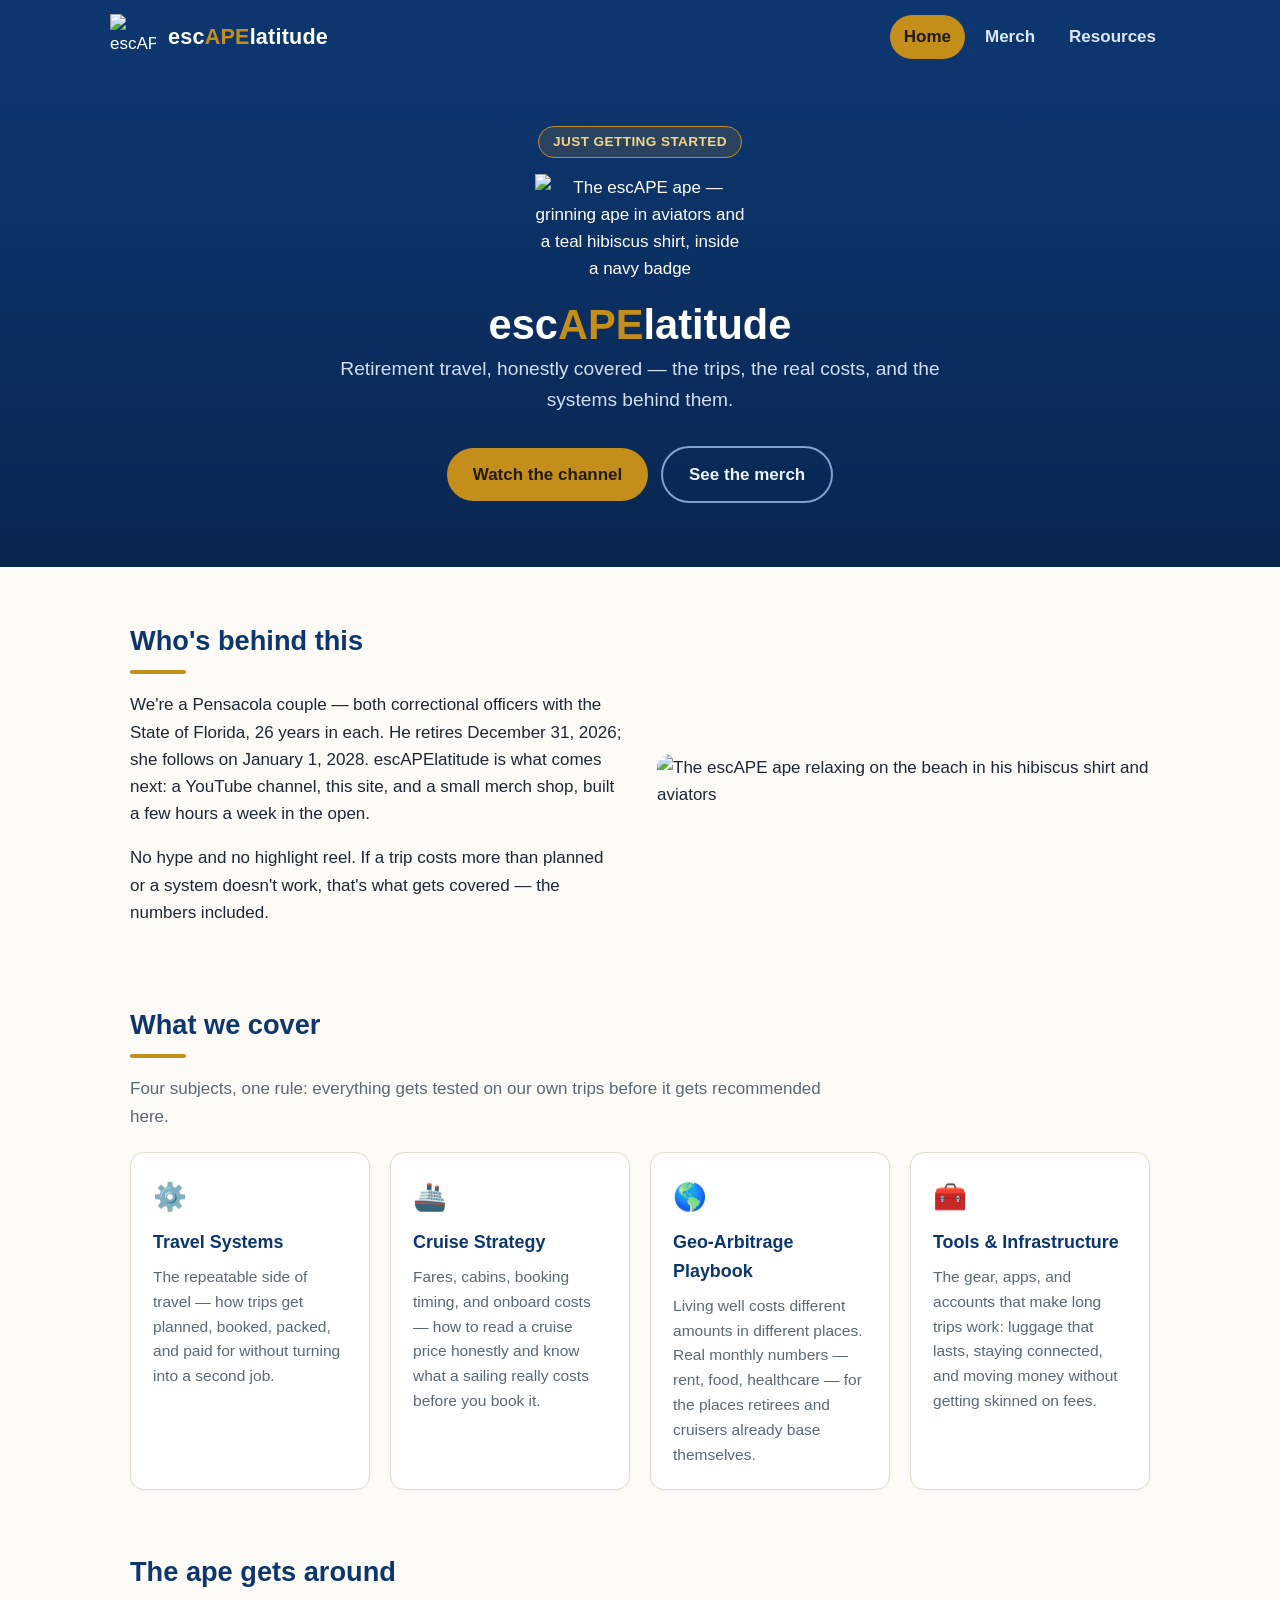
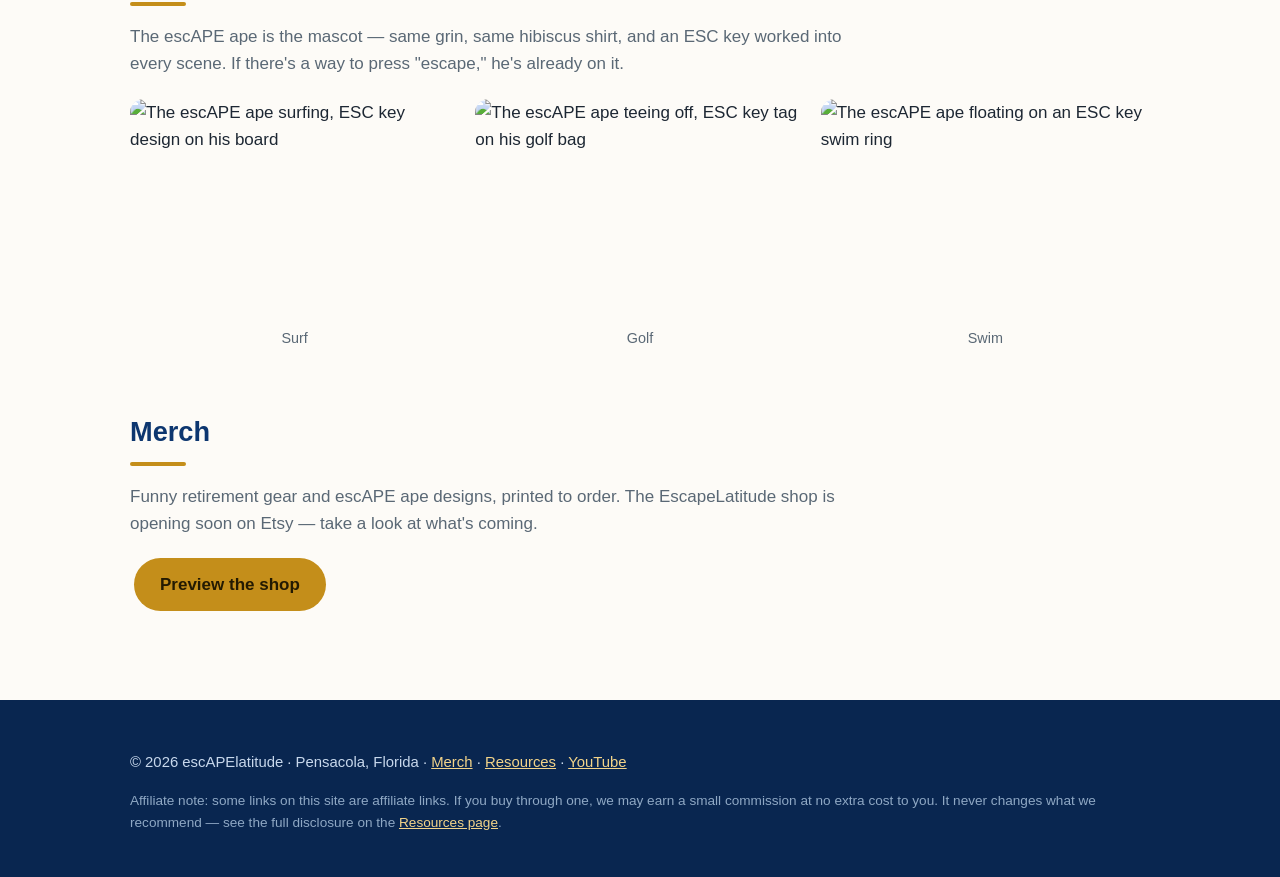
==== index.html @ 024b546a "Add files via upload" ====
<!DOCTYPE html>
<html lang="en">
<head>
<meta charset="utf-8">
<meta name="viewport" content="width=device-width, initial-scale=1">
<title>escAPElatitude — Retirement Travel, Honestly Covered</title>
<meta name="description" content="Retirement travel, honestly covered: the trips, the real costs, and the systems behind them — from a Pensacola couple trading shift work for latitude.">
<link rel="icon" type="image/png" href="assets/favicon.png">
<link rel="stylesheet" href="styles.css">
</head>
<body>

<header class="site-header">
  <div class="wrap nav">
    <a class="brand" href="index.html">
      <img src="assets/badge.png" alt="escAPE ape badge">
      <span class="wordmark">esc<span class="ape">APE</span>latitude</span>
    </a>
    <nav class="nav-links">
      <a href="index.html" aria-current="page">Home</a>
      <a href="merch.html">Merch</a>
      <a href="resources.html">Resources</a>
    </nav>
  </div>
</header>

<div class="hero">
  <div class="wrap">
    <span class="status-pill">Just getting started</span>
    <img class="badge" src="assets/badge.png" alt="The escAPE ape — grinning ape in aviators and a teal hibiscus shirt, inside a navy badge">
    <h1>esc<span class="ape">APE</span>latitude</h1>
    <p class="tagline">Retirement travel, honestly covered — the trips, the real costs, and the systems behind them.</p>
    <a class="btn btn-gold" href="https://www.youtube.com/@EscapeLatitude">Watch the channel</a>
    <a class="btn btn-ghost" href="merch.html">See the merch</a>
  </div>
</div>

<main class="wrap">

  <section>
    <div class="two-col">
      <div>
        <h2>Who's behind this<span class="rule"></span></h2>
        <p>We're a Pensacola couple — both correctional officers with the State of Florida, 26 years in each. He retires December 31, 2026; she follows on January 1, 2028. escAPElatitude is what comes next: a YouTube channel, this site, and a small merch shop, built a few hours a week in the open.</p>
        <p>No hype and no highlight reel. If a trip costs more than planned or a system doesn't work, that's what gets covered — the numbers included.</p>
      </div>
      <img class="rounded" src="assets/ape-beach.jpg" alt="The escAPE ape relaxing on the beach in his hibiscus shirt and aviators">
    </div>
  </section>

  <section>
    <h2>What we cover<span class="rule"></span></h2>
    <p class="lede">Four subjects, one rule: everything gets tested on our own trips before it gets recommended here.</p>
    <div class="grid">
      <div class="card">
        <div class="icon" aria-hidden="true">⚙️</div>
        <h3>Travel Systems</h3>
        <p>The repeatable side of travel — how trips get planned, booked, packed, and paid for without turning into a second job.</p>
      </div>
      <div class="card">
        <div class="icon" aria-hidden="true">🚢</div>
        <h3>Cruise Strategy</h3>
        <p>Fares, cabins, booking timing, and onboard costs — how to read a cruise price honestly and know what a sailing really costs before you book it.</p>
      </div>
      <div class="card">
        <div class="icon" aria-hidden="true">🌎</div>
        <h3>Geo-Arbitrage Playbook</h3>
        <p>Living well costs different amounts in different places. Real monthly numbers — rent, food, healthcare — for the places retirees and cruisers already base themselves.</p>
      </div>
      <div class="card">
        <div class="icon" aria-hidden="true">🧰</div>
        <h3>Tools &amp; Infrastructure</h3>
        <p>The gear, apps, and accounts that make long trips work: luggage that lasts, staying connected, and moving money without getting skinned on fees.</p>
      </div>
    </div>
  </section>

  <section>
    <h2>The ape gets around<span class="rule"></span></h2>
    <p class="lede">The escAPE ape is the mascot — same grin, same hibiscus shirt, and an ESC key worked into every scene. If there's a way to press "escape," he's already on it.</p>
    <div class="scenes">
      <figure>
        <img src="assets/scene-surf.jpg" alt="The escAPE ape surfing, ESC key design on his board">
        <figcaption>Surf</figcaption>
      </figure>
      <figure>
        <img src="assets/scene-golf.jpg" alt="The escAPE ape teeing off, ESC key tag on his golf bag">
        <figcaption>Golf</figcaption>
      </figure>
      <figure>
        <img src="assets/scene-swim.jpg" alt="The escAPE ape floating on an ESC key swim ring">
        <figcaption>Swim</figcaption>
      </figure>
    </div>
  </section>

  <section>
    <h2>Merch<span class="rule"></span></h2>
    <p class="lede">Funny retirement gear and escAPE ape designs, printed to order. The EscapeLatitude shop is opening soon on Etsy — take a look at what's coming.</p>
    <p><a class="btn btn-gold" href="merch.html">Preview the shop</a></p>
  </section>

</main>

<footer class="site-footer">
  <div class="wrap">
    <p>© 2026 escAPElatitude · Pensacola, Florida · <a href="merch.html">Merch</a> · <a href="resources.html">Resources</a> · <a href="https://www.youtube.com/@EscapeLatitude">YouTube</a></p>
    <p class="fine">Affiliate note: some links on this site are affiliate links. If you buy through one, we may earn a small commission at no extra cost to you. It never changes what we recommend — see the full disclosure on the <a href="resources.html">Resources page</a>.</p>
  </div>
</footer>

</body>
</html>
---- styles.css ----
/* escAPElatitude — hand-written styles, no frameworks, no external dependencies */
:root{
  --navy:#0d366f;        /* RGB(13,54,112) */
  --navy-dark:#092650;
  --gold:#c48e1a;        /* RGB(196,142,26) */
  --gold-dark:#9c7110;
  --teal:#12808a;
  --ink:#1d2733;
  --muted:#5a6875;
  --paper:#fdfbf7;
  --card:#ffffff;
  --line:#e3ddcf;
  --radius:14px;
}
*{box-sizing:border-box}
html{scroll-behavior:smooth}
body{
  margin:0; background:var(--paper); color:var(--ink);
  font-family:-apple-system,BlinkMacSystemFont,"Segoe UI",Roboto,"Helvetica Neue",Arial,sans-serif;
  line-height:1.6; font-size:17px;
}
img{max-width:100%; height:auto; display:block}
a{color:var(--teal)}
.wrap{max-width:1060px; margin:0 auto; padding:0 20px}

/* Header / nav */
.site-header{background:var(--navy); color:#fff}
.nav{display:flex; align-items:center; gap:14px; flex-wrap:wrap; padding:14px 0}
.nav .brand{display:flex; align-items:center; gap:12px; text-decoration:none; color:#fff; margin-right:auto}
.nav .brand img{width:46px; height:46px}
.nav .brand .wordmark{font-size:1.35rem; font-weight:800; letter-spacing:.2px}
.nav .brand .wordmark .ape{color:var(--gold)}
.nav-links{display:flex; gap:6px; flex-wrap:wrap}
.nav-links a{color:#dbe7f7; text-decoration:none; padding:8px 14px; border-radius:999px; font-weight:600}
.nav-links a:hover{background:rgba(255,255,255,.12); color:#fff}
.nav-links a[aria-current="page"]{background:var(--gold); color:#231a02}

/* Hero */
.hero{background:linear-gradient(180deg,var(--navy) 0%,var(--navy-dark) 100%); color:#fff; text-align:center; padding:52px 0 60px}
.hero img.badge{width:210px; margin:0 auto 18px}
.hero h1{font-size:2.6rem; margin:0 0 6px; line-height:1.15}
.hero h1 .ape{color:var(--gold)}
.hero .tagline{font-size:1.2rem; color:#cfe0f4; margin:0 auto 26px; max-width:620px}
.btn{display:inline-block; text-decoration:none; font-weight:700; padding:13px 26px; border-radius:999px; margin:4px}
.btn-gold{background:var(--gold); color:#231a02}
.btn-gold:hover{background:var(--gold-dark); color:#fff}
.btn-ghost{border:2px solid #7fa3cf; color:#eaf2fc}
.btn-ghost:hover{border-color:#fff; color:#fff}
.status-pill{display:inline-block; background:rgba(196,142,26,.16); border:1px solid var(--gold); color:#f3d489;
  border-radius:999px; padding:4px 14px; font-size:.85rem; font-weight:700; letter-spacing:.4px; text-transform:uppercase; margin-bottom:16px}

/* Sections */
section{padding:52px 0 8px}
h2{font-size:1.7rem; color:var(--navy); margin:0 0 10px}
h2 .rule{display:block; width:56px; height:4px; background:var(--gold); border-radius:2px; margin-top:8px}
.lede{color:var(--muted); max-width:720px}
.two-col{display:grid; grid-template-columns:1fr 1fr; gap:34px; align-items:center}
.two-col img.rounded{border-radius:var(--radius)}

/* Pillar + product cards */
.grid{display:grid; grid-template-columns:repeat(auto-fit,minmax(230px,1fr)); gap:20px; margin-top:22px}
.card{background:var(--card); border:1px solid var(--line); border-radius:var(--radius); padding:22px; box-shadow:0 1px 3px rgba(13,54,112,.05)}
.card h3{margin:0 0 8px; color:var(--navy); font-size:1.12rem}
.card p{margin:0; color:var(--muted); font-size:.97rem}
.card .icon{font-size:1.7rem; margin-bottom:10px}
.product{padding:0; overflow:hidden; display:flex; flex-direction:column}
.product .thumb{background:#fff}
.product .thumb img{width:100%; height:300px; object-fit:contain; padding:14px}
.product .body{padding:18px 20px 22px; display:flex; flex-direction:column; gap:6px; flex:1}
.product .price{font-weight:800; color:var(--navy); font-size:1.08rem}
.product .soon{margin-top:auto; font-size:.85rem; font-weight:700; color:var(--gold-dark); text-transform:uppercase; letter-spacing:.5px}
.product a.shop-link{font-weight:700}

/* Scene strip */
.scenes{display:grid; grid-template-columns:repeat(auto-fit,minmax(240px,1fr)); gap:16px; margin-top:22px}
.scenes figure{margin:0}
.scenes img{border-radius:var(--radius); width:100%; height:220px; object-fit:cover}
.scenes figcaption{text-align:center; color:var(--muted); font-size:.9rem; margin-top:8px}

/* Disclosure + placeholder boxes */
.disclosure{background:#fdf3dd; border:1px solid var(--gold); border-radius:var(--radius); padding:20px 24px; margin:28px 0}
.disclosure h2,.disclosure h3{color:var(--gold-dark); margin-top:0}
.placeholder{border:2px dashed #b9c4cf; border-radius:10px; padding:14px 16px; color:var(--muted); background:#f7f9fb; font-weight:600; text-align:center}
.note{color:var(--muted); font-size:.95rem}

/* Footer */
.site-footer{background:var(--navy-dark); color:#c8d8ec; margin-top:60px; padding:36px 0 30px; font-size:.93rem}
.site-footer a{color:#f3d489}
.site-footer .fine{color:#8fa8c4; font-size:.85rem; margin-top:14px}

@media (max-width:680px){
  .two-col{grid-template-columns:1fr}
  .hero h1{font-size:2rem}
  .hero img.badge{width:160px}
  .nav{justify-content:center}
  .nav .brand{margin-right:0}
}
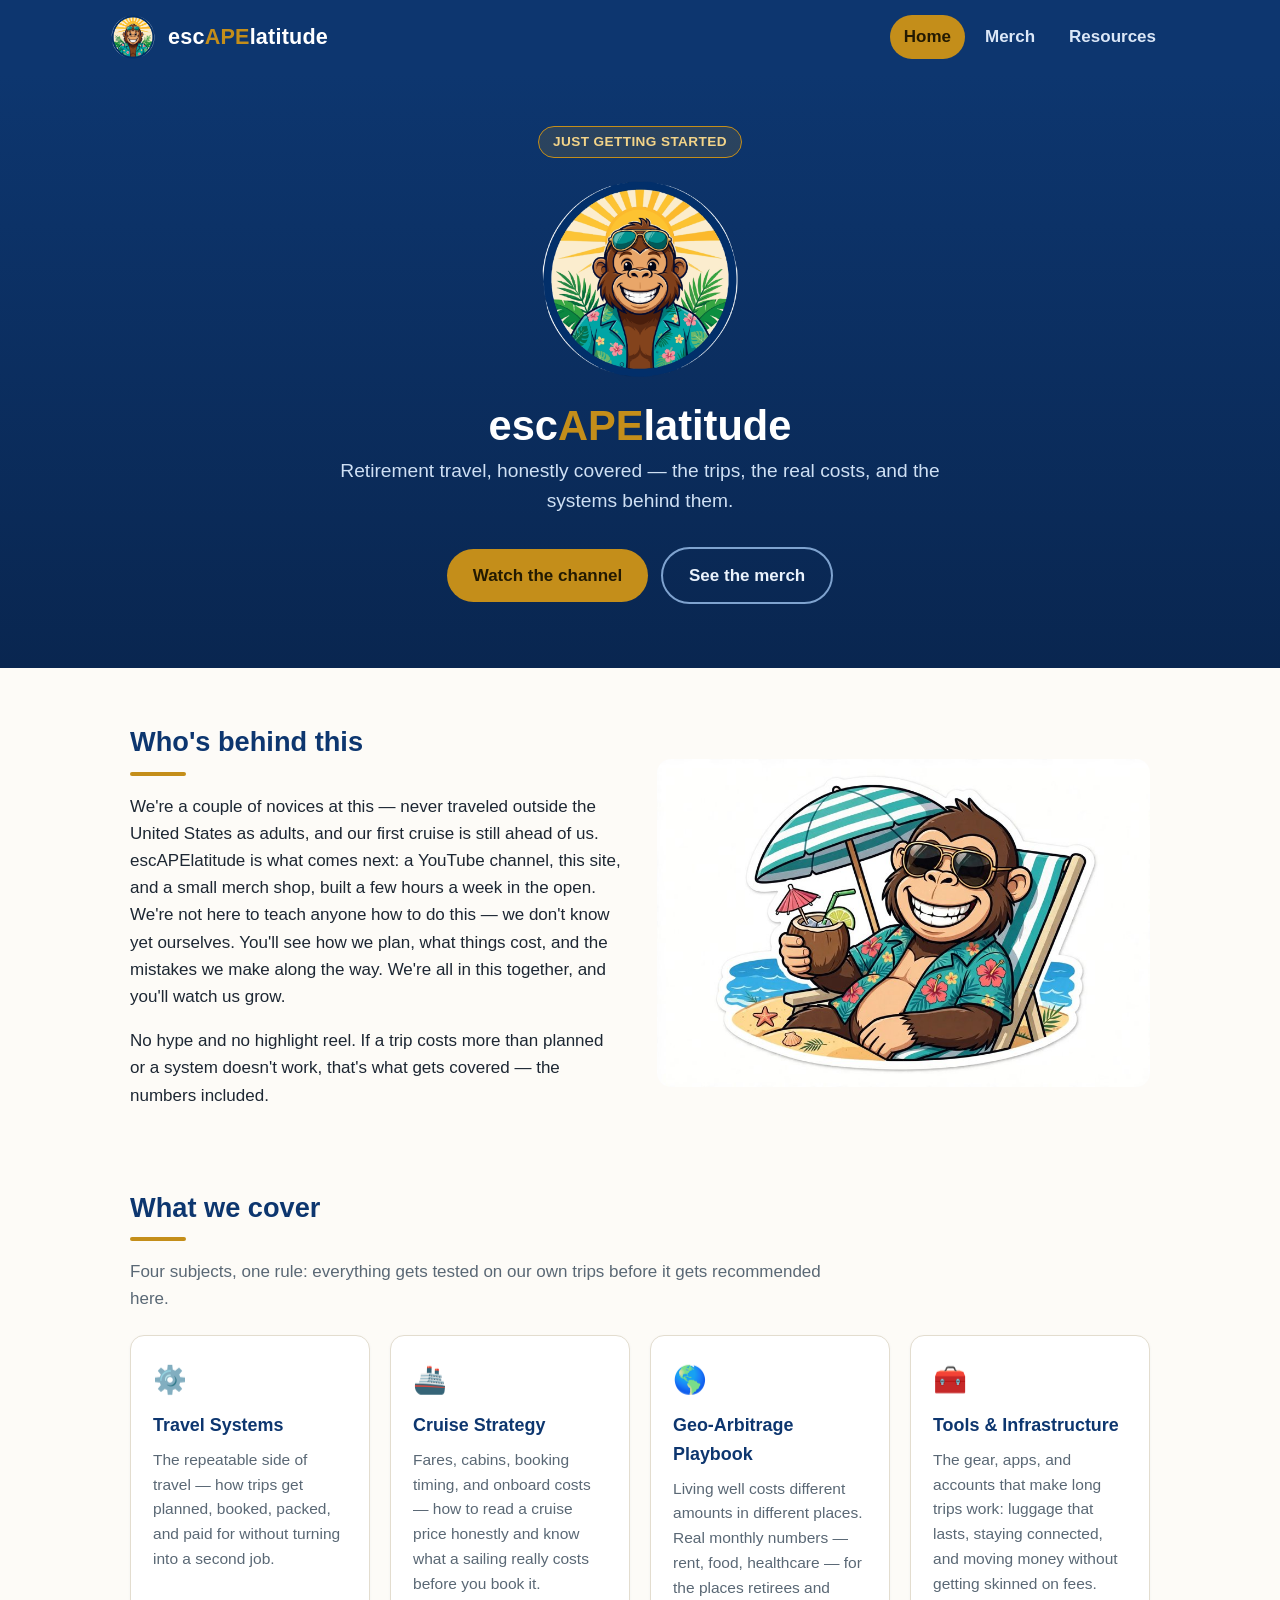
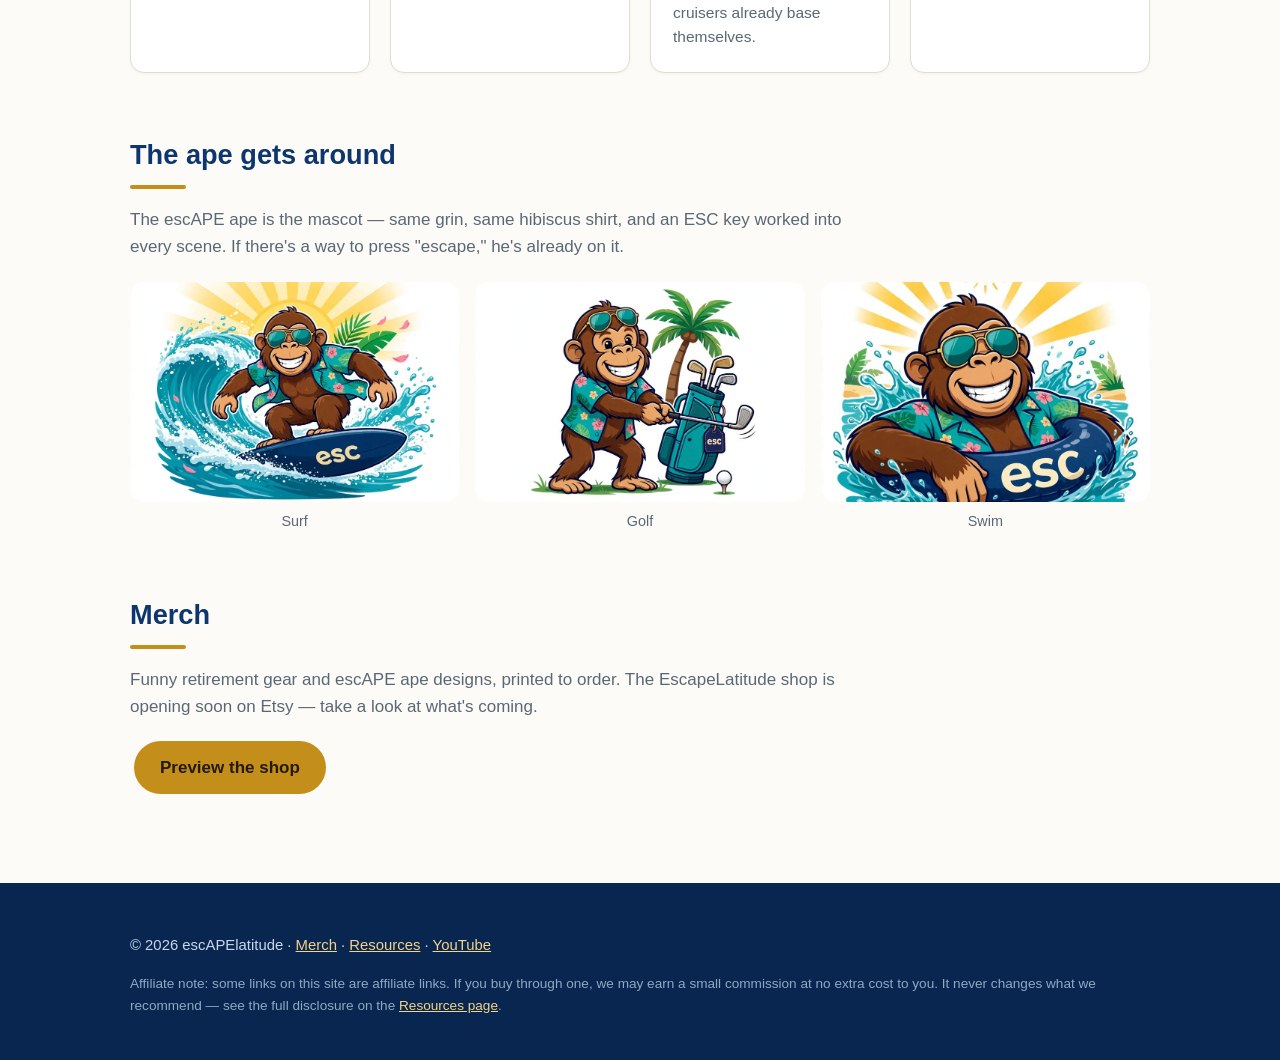
==== commit 5c5cc8ff: "Privacy scrub: novice framing, remove location from footers" ====
--- a/index.html
+++ b/index.html
@@ -4,7 +4,7 @@
 <meta charset="utf-8">
 <meta name="viewport" content="width=device-width, initial-scale=1">
 <title>escAPElatitude — Retirement Travel, Honestly Covered</title>
-<meta name="description" content="Retirement travel, honestly covered: the trips, the real costs, and the systems behind them — from a Pensacola couple trading shift work for latitude.">
+<meta name="description" content="Retirement travel, honestly covered: the trips, the real costs, and the systems behind them — from a couple of novices figuring it out in the open.">
 <link rel="icon" type="image/png" href="assets/favicon.png">
 <link rel="stylesheet" href="styles.css">
 </head>
@@ -41,7 +41,7 @@
     <div class="two-col">
       <div>
         <h2>Who's behind this<span class="rule"></span></h2>
-        <p>We're a Pensacola couple — both correctional officers with the State of Florida, 26 years in each. He retires December 31, 2026; she follows on January 1, 2028. escAPElatitude is what comes next: a YouTube channel, this site, and a small merch shop, built a few hours a week in the open.</p>
+        <p>We're a couple of novices at this — never traveled outside the United States as adults, and our first cruise is still ahead of us. escAPElatitude is what comes next: a YouTube channel, this site, and a small merch shop, built a few hours a week in the open. We're not here to teach anyone how to do this — we don't know yet ourselves. You'll see how we plan, what things cost, and the mistakes we make along the way. We're all in this together, and you'll watch us grow.</p>
         <p>No hype and no highlight reel. If a trip costs more than planned or a system doesn't work, that's what gets covered — the numbers included.</p>
       </div>
       <img class="rounded" src="assets/ape-beach.jpg" alt="The escAPE ape relaxing on the beach in his hibiscus shirt and aviators">
@@ -104,7 +104,7 @@
 
 <footer class="site-footer">
   <div class="wrap">
-    <p>© 2026 escAPElatitude · Pensacola, Florida · <a href="merch.html">Merch</a> · <a href="resources.html">Resources</a> · <a href="https://www.youtube.com/@EscapeLatitude">YouTube</a></p>
+    <p>© 2026 escAPElatitude · <a href="merch.html">Merch</a> · <a href="resources.html">Resources</a> · <a href="https://www.youtube.com/@EscapeLatitude">YouTube</a></p>
     <p class="fine">Affiliate note: some links on this site are affiliate links. If you buy through one, we may earn a small commission at no extra cost to you. It never changes what we recommend — see the full disclosure on the <a href="resources.html">Resources page</a>.</p>
   </div>
 </footer>
